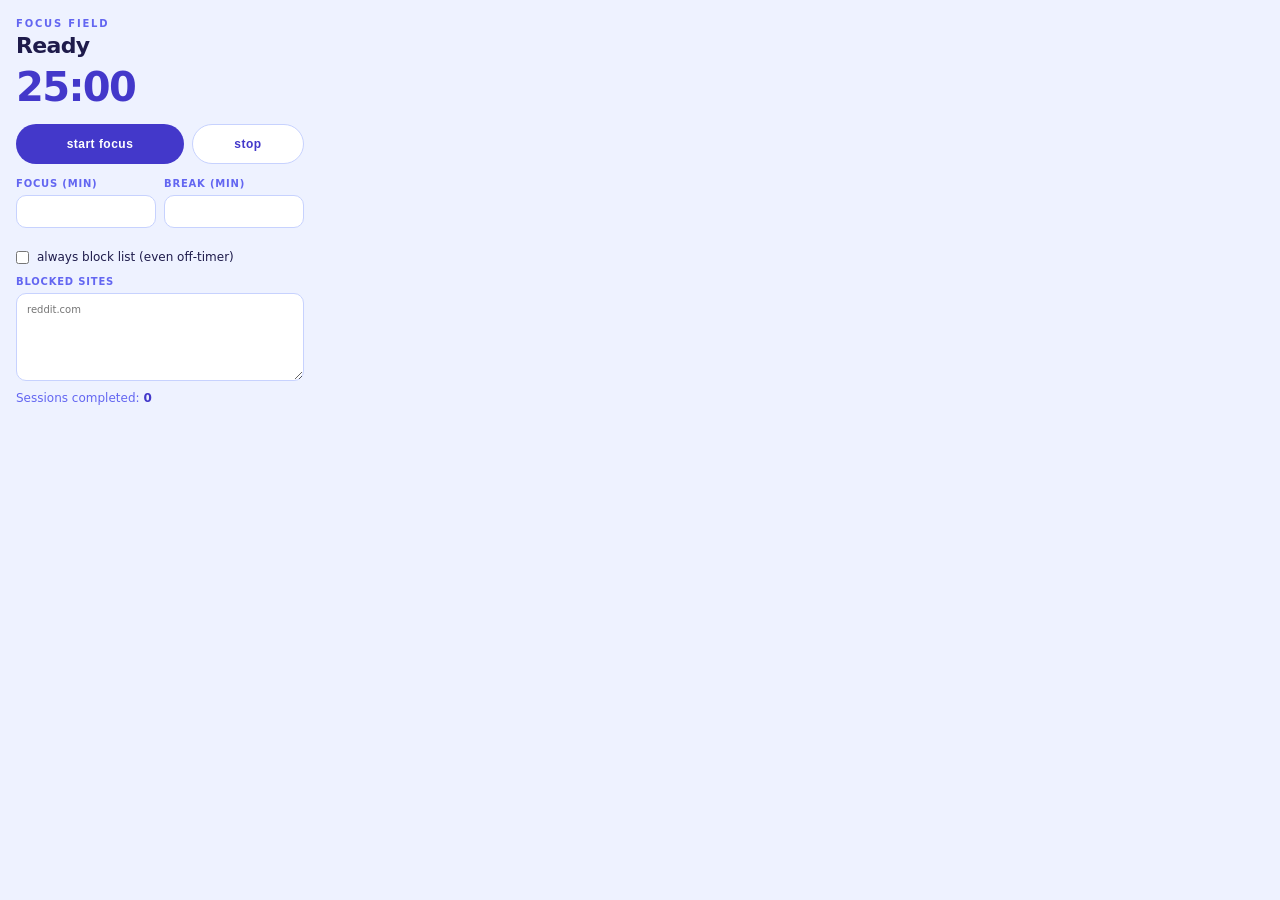
==== popup/popup.html @ 7b2edb21 "Publish marketing site and mark install CTAs as Under Review" ====
<!DOCTYPE html>
<html lang="en">
<head>
  <meta charset="UTF-8" />
  <title>Focus Field</title>
  <link rel="stylesheet" href="popup.css" />
</head>
<body>
  <div class="app">
    <header>
      <p class="eyebrow">focus field</p>
      <h1 id="phase-title">Ready</h1>
      <p class="timer" id="timer">25:00</p>
    </header>

    <div class="row">
      <button type="button" id="start" class="btn solid">start focus</button>
      <button type="button" id="stop" class="btn ghost">stop</button>
    </div>

    <div class="grid">
      <label class="field">
        <span>focus (min)</span>
        <input type="number" id="focus-min" min="1" max="120" />
      </label>
      <label class="field">
        <span>break (min)</span>
        <input type="number" id="break-min" min="1" max="60" />
      </label>
    </div>

    <label class="toggle">
      <input type="checkbox" id="always" />
      <span>always block list (even off-timer)</span>
    </label>

    <label class="field">
      <span>blocked sites</span>
      <textarea id="list" rows="6" placeholder="reddit.com"></textarea>
    </label>

    <p class="meta">Sessions completed: <strong id="done">0</strong></p>
  </div>
  <script src="popup.js"></script>
</body>
</html>
---- popup/popup.css ----
:root {
  --indigo: #4338ca;
  --deep: #312e81;
  --paper: #eef2ff;
  --line: #c7d2fe;
  --ink: #1e1b4b;
  --soft: #6366f1;
  --white: #fff;
}
* { box-sizing: border-box; margin: 0; padding: 0; }
body {
  width: 320px;
  font-family: "Segoe UI", system-ui, sans-serif;
  background: var(--paper);
  color: var(--ink);
  font-size: 13px;
}
.app { padding: 18px 16px 16px; }
.eyebrow {
  font-size: 10px;
  font-weight: 700;
  letter-spacing: 0.18em;
  text-transform: uppercase;
  color: var(--soft);
}
h1 {
  font-size: 22px;
  font-weight: 700;
  letter-spacing: -0.03em;
  margin: 4px 0 6px;
}
.timer {
  font-size: 40px;
  font-weight: 700;
  font-variant-numeric: tabular-nums;
  letter-spacing: -0.04em;
  color: var(--indigo);
  margin-bottom: 14px;
}
.row { display: grid; grid-template-columns: 1.2fr 0.8fr; gap: 8px; margin-bottom: 14px; }
.btn {
  border: none;
  border-radius: 999px;
  padding: 12px;
  font-weight: 700;
  font-size: 12px;
  cursor: pointer;
  text-transform: lowercase;
  letter-spacing: 0.04em;
}
.btn.solid { background: var(--indigo); color: white; }
.btn.solid:hover { background: var(--deep); }
.btn.ghost {
  background: white;
  color: var(--indigo);
  border: 1px solid var(--line);
}
.grid { display: grid; grid-template-columns: 1fr 1fr; gap: 8px; margin-bottom: 12px; }
.field {
  display: flex;
  flex-direction: column;
  gap: 6px;
  font-size: 10px;
  font-weight: 700;
  letter-spacing: 0.08em;
  text-transform: uppercase;
  color: var(--soft);
  margin-bottom: 10px;
}
.field input, .field textarea {
  font: inherit;
  text-transform: none;
  letter-spacing: 0;
  font-weight: 500;
  color: var(--ink);
  border: 1px solid var(--line);
  border-radius: 10px;
  padding: 10px;
  background: white;
  resize: vertical;
}
.toggle {
  display: flex;
  align-items: center;
  gap: 8px;
  margin-bottom: 12px;
  font-size: 12px;
  cursor: pointer;
}
.meta {
  margin-top: 8px;
  font-size: 12px;
  color: var(--soft);
}
.meta strong { color: var(--indigo); }
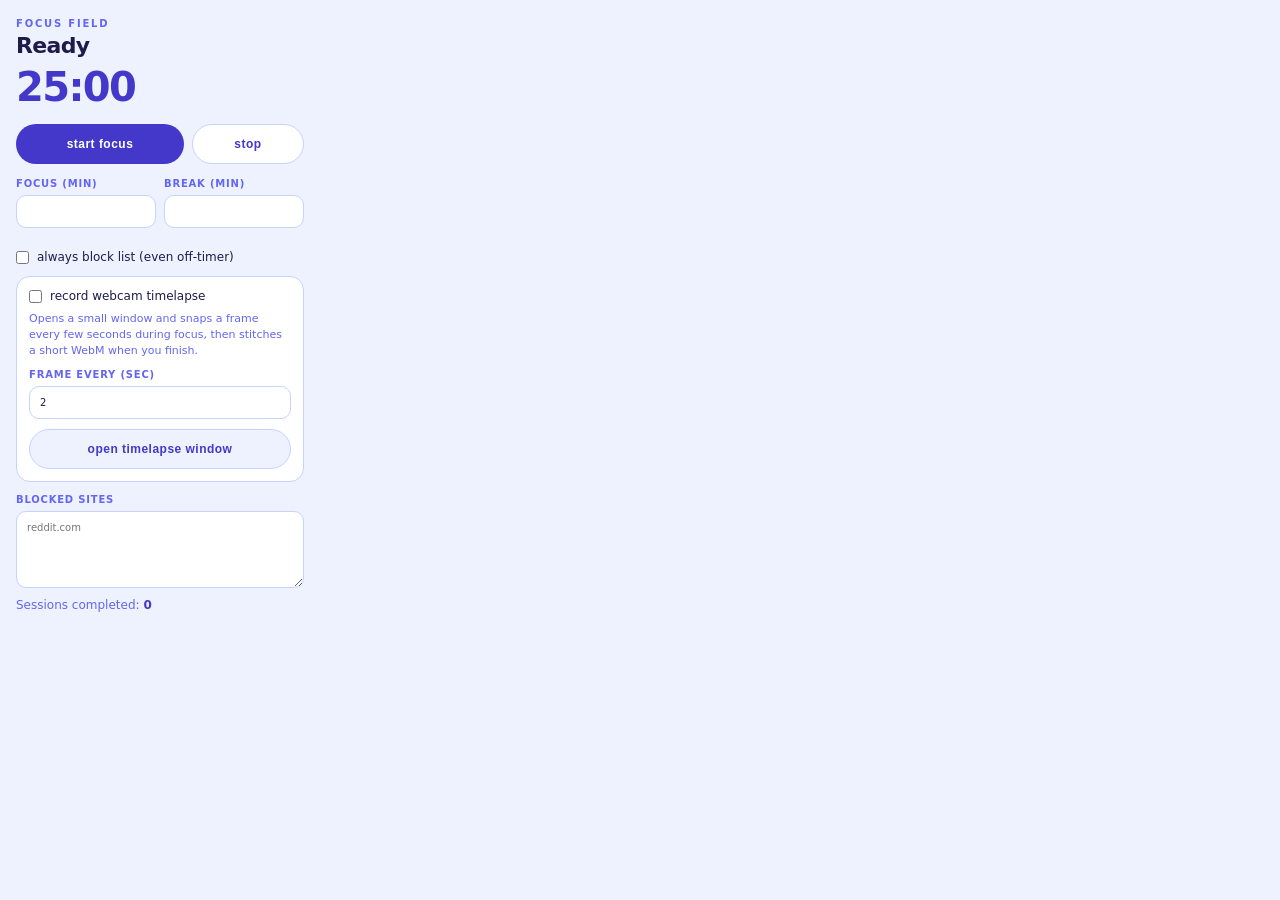
==== commit c43f51f2: "Release production package: store-ready privacy, SEO site, listing copy. Tighten permissions and pub" ====
--- a/popup/popup.html
+++ b/popup/popup.html
@@ -34,9 +34,24 @@
       <span>always block list (even off-timer)</span>
     </label>
 
+    <div class="timelapse-card">
+      <label class="toggle">
+        <input type="checkbox" id="timelapse" />
+        <span>record webcam timelapse</span>
+      </label>
+      <p class="timelapse-help">
+        Opens a small window and snaps a frame every few seconds during focus, then stitches a short WebM when you finish.
+      </p>
+      <label class="field field--compact">
+        <span>frame every (sec)</span>
+        <input type="number" id="timelapse-interval" min="1" max="30" value="2" />
+      </label>
+      <button type="button" id="open-timelapse" class="btn ghost full">open timelapse window</button>
+    </div>
+
     <label class="field">
       <span>blocked sites</span>
-      <textarea id="list" rows="6" placeholder="reddit.com"></textarea>
+      <textarea id="list" rows="5" placeholder="reddit.com"></textarea>
     </label>
 
     <p class="meta">Sessions completed: <strong id="done">0</strong></p>
--- a/popup/popup.css
+++ b/popup/popup.css
@@ -93,3 +93,29 @@
   color: var(--soft);
 }
 .meta strong { color: var(--indigo); }
+
+.timelapse-card {
+  background: white;
+  border: 1px solid var(--line);
+  border-radius: 14px;
+  padding: 12px;
+  margin-bottom: 12px;
+}
+.timelapse-card .toggle { margin-bottom: 8px; }
+.timelapse-help {
+  font-size: 11px;
+  line-height: 1.45;
+  color: var(--soft);
+  margin-bottom: 10px;
+}
+.field--compact { margin-bottom: 8px; }
+.field--compact input {
+  max-width: 100%;
+}
+.btn.full {
+  width: 100%;
+  margin-top: 2px;
+}
+.btn.ghost.full {
+  background: var(--paper);
+}
